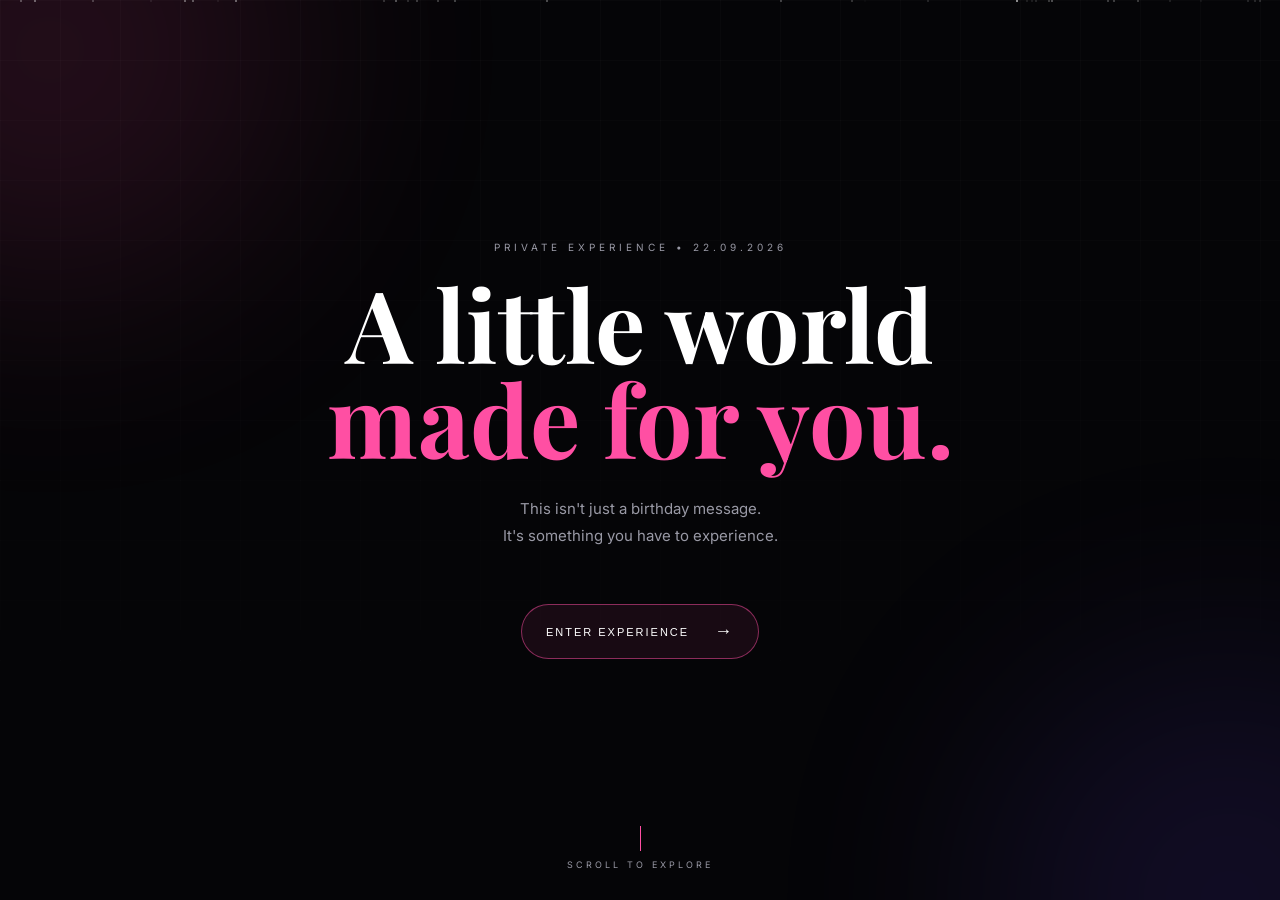
==== index (1).html @ be0ac6db "Add files via upload" ====
<!DOCTYPE html>
<html lang="en">
<head>
<meta charset="UTF-8">
<meta name="viewport" content="width=device-width, initial-scale=1.0">
<meta name="theme-color" content="#050507">
<title>NISHU — 22.09.2026</title>
<link rel="preconnect" href="https://fonts.googleapis.com">
<link rel="preconnect" href="https://fonts.gstatic.com" crossorigin>
<link href="https://fonts.googleapis.com/css2?family=Inter:wght@400;500;600;700&family=Playfair+Display:wght@600;700&display=swap" rel="stylesheet">
<link rel="stylesheet" href="style.css">
</head>
<body>
<div class="ambient ambient-1"></div><div class="ambient ambient-2"></div><div id="particles"></div>

<div id="loader" class="loader"><div class="loader-content"><div class="loader-ring"></div><p>SYSTEM ONLINE</p><span>Preparing something special...</span></div></div>

<main>
<section id="landing" class="screen active">
<p class="eyebrow">PRIVATE EXPERIENCE • 22.09.2026</p>
<h1>A little world<br><span>made for you.</span></h1>
<p class="hero-text">This isn't just a birthday message.<br>It's something you have to experience.</p>
<button class="primary-btn" onclick="showScreen('access')">ENTER EXPERIENCE <span>→</span></button>
<div class="scroll-hint"><span></span>SCROLL TO EXPLORE</div>
</section>

<section id="access" class="screen">
<div class="card access-card">
<div class="lock-icon">⌁</div><p class="eyebrow">RESTRICTED ACCESS</p><h2>Private Access</h2>
<p>This experience was created<br>for one person only.</p>
<input type="password" id="secretCode" placeholder="Enter secret code" maxlength="20" autocomplete="off" onkeydown="if(event.key==='Enter')unlock()">
<button class="primary-btn full-btn" onclick="unlock()">UNLOCK</button><p id="error" class="error-message"></p>
</div>
<button class="back-btn" onclick="showScreen('landing')">← Back</button>
</section>

<section id="welcome" class="screen">
<div class="welcome-content"><p class="eyebrow">ACCESS GRANTED ✓</p><p class="small-line">HEY,</p><h1 id="herName">NISHU</h1><div class="line"></div>
<p class="hero-text">I could have just sent you a message...<br>but you deserve something better than that.</p>
<button class="primary-btn" onclick="startExperience()">BEGIN <span>→</span></button></div>
</section>

<section id="countdown" class="screen">
<div class="section-number">01</div><p class="eyebrow">THE DAY IS COMING</p><h2 id="countdownTitle">Your day is almost here.</h2>
<div id="timer" class="timer"><div><strong id="days">00</strong><span>DAYS</span></div><div><strong id="hours">00</strong><span>HOURS</span></div><div><strong id="minutes">00</strong><span>MINUTES</span></div><div><strong id="seconds">00</strong><span>SECONDS</span></div></div>
<p id="birthdayStatus" class="muted-text"></p>
<button class="primary-btn" onclick="showScreen('memories')">CONTINUE <span>→</span></button>
</section>

<section id="memories" class="screen">
<div class="section-number">02</div><p class="eyebrow">OUR STORY</p><h2>Some moments<br><span>I never want to forget.</span></h2>
<div id="timeline" class="timeline"></div>
<button class="primary-btn" onclick="showScreen('game')">NEXT CHAPTER <span>→</span></button>
</section>

<section id="game" class="screen">
<div class="section-number">03</div><p class="eyebrow">A LITTLE TEST</p><h2>How well do<br><span>you know us?</span></h2>
<div class="quiz-card"><div class="quiz-progress"><span id="questionNumber">1</span> / <span id="totalQuestions">5</span></div>
<h3 id="question"></h3><div id="answers" class="answers"></div><p id="quizFeedback"></p></div>
</section>

<section id="ai" class="screen">
<div class="section-number">04</div><p class="eyebrow">PERSONAL AI</p><h2>Ask me<br><span>anything.</span></h2>
<div class="chat-window"><div class="chat-header"><div class="ai-avatar">♥</div><div><strong>Her Personal AI</strong><small>● Online</small></div></div>
<div id="chat" class="chat-messages"><div class="message ai-message">Ask me anything about your boyfriend.</div></div>
<div class="chat-input-area"><input type="text" id="chatInput" placeholder="Ask something..." onkeydown="if(event.key==='Enter')askAI()"><button onclick="askAI()">↑</button></div></div>
<button class="primary-btn" onclick="showScreen('hunt')">I'M DONE <span>→</span></button>
</section>

<section id="hunt" class="screen">
<div class="section-number">05</div><p class="eyebrow">FINAL MISSION</p><h2>There are<br><span>3 hidden messages.</span></h2><p class="hero-text">Find all three clues to unlock<br>your final surprise.</p>
<div class="hunt-card"><div id="clueNumber" class="clue-number">CLUE 01</div><h3 id="clueTitle">The Beginning</h3><p id="clueText"></p>
<input id="clueInput" placeholder="Enter your answer..." autocomplete="off" onkeydown="if(event.key==='Enter')checkClue()"><button class="primary-btn full-btn" onclick="checkClue()">SUBMIT CLUE</button><p id="clueFeedback"></p></div>
</section>

<section id="gift" class="screen">
<p class="eyebrow">MISSION COMPLETE ✓</p><h2>You've unlocked<br><span>your final gift.</span></h2>
<div id="giftBox" class="gift-box" onclick="openGift()"><div class="gift-lid"></div><div class="gift-body"></div><div class="gift-ribbon"></div></div><p id="giftHint">Tap the box.</p>
</section>

<section id="video" class="screen">
<p class="eyebrow">A MESSAGE FROM ME</p><h2>Something I couldn't<br>say with just text.</h2>
<div class="video-container"><video id="birthdayVideo" controls playsinline><source src="assets/video/birthday-message.mp4" type="video/mp4">Your browser does not support video.</video></div>
<button class="primary-btn" onclick="showScreen('final')">ONE LAST THING <span>→</span></button>
</section>

<section id="final" class="screen final-screen">
<div class="final-glow"></div><p class="eyebrow">22 • 09 • 2026</p><div class="heart">♥</div>
<h1>HAPPY<br><span>BIRTHDAY</span></h1><h2 id="finalName">NISHU</h2><div class="final-line"></div>
<p class="final-message">Distance couldn't stop me<br>from being part of your day.<br><br>Maybe I couldn't be there beside you,<br>but I hope this little world<br>reminds you how loved you are.</p>
<p class="signature">— <span id="yourName">JONA</span></p><div class="final-date">MADE WITH LOVE • 22.09.2026</div>
</section>
</main>

<audio id="music" loop preload="auto"><source src="assets/music/bg-music.mp3" type="audio/mpeg"></audio>
<script src="script.js"></script>
</body>
</html>
---- style.css ----
:root{--bg:#050507;--white:#fff;--muted:#9999a5;--accent:#ff4fa3;--border:rgba(255,255,255,.1);--glass:rgba(255,255,255,.045)}
*{margin:0;padding:0;box-sizing:border-box}html{scroll-behavior:smooth}body{min-height:100vh;background:var(--bg);color:var(--white);font-family:Inter,sans-serif;overflow-x:hidden}body:before{content:"";position:fixed;inset:0;pointer-events:none;background:linear-gradient(rgba(255,255,255,.02) 1px,transparent 1px),linear-gradient(90deg,rgba(255,255,255,.02) 1px,transparent 1px);background-size:60px 60px;mask-image:linear-gradient(to bottom,black,transparent)}
.ambient{position:fixed;width:500px;height:500px;border-radius:50%;filter:blur(120px);opacity:.12;pointer-events:none;z-index:-1}.ambient-1{background:var(--accent);top:-200px;left:-200px}.ambient-2{background:#714cff;bottom:-250px;right:-200px}
.particle{position:fixed;width:2px;height:2px;background:rgba(255,255,255,.5);border-radius:50%;pointer-events:none;animation:floatParticle linear infinite}@keyframes floatParticle{from{transform:translateY(100vh);opacity:0}10%{opacity:1}90%{opacity:1}to{transform:translateY(-10vh);opacity:0}}
.loader{position:fixed;inset:0;z-index:9999;background:var(--bg);display:flex;align-items:center;justify-content:center;transition:.8s}.loader.hide{opacity:0;visibility:hidden}.loader-content{text-align:center}.loader-ring{width:45px;height:45px;border:2px solid rgba(255,255,255,.1);border-top-color:var(--accent);border-radius:50%;margin:auto auto 20px;animation:spin 1s linear infinite}@keyframes spin{to{transform:rotate(360deg)}}.loader p{font-size:12px;letter-spacing:4px}.loader span{display:block;margin-top:8px;color:var(--muted);font-size:12px}
.screen{min-height:100vh;width:100%;display:none;flex-direction:column;align-items:center;justify-content:center;text-align:center;padding:70px 24px;position:relative;animation:screenIn .7s ease}.screen.active{display:flex}@keyframes screenIn{from{opacity:0;transform:translateY(20px)}to{opacity:1;transform:translateY(0)}}
.eyebrow{font-size:10px;letter-spacing:4px;color:var(--muted);margin-bottom:22px;text-transform:uppercase}h1,h2{font-family:"Playfair Display",serif;font-weight:700}h1{font-size:clamp(48px,9vw,100px);line-height:.95}h2{font-size:clamp(40px,7vw,70px);line-height:1}h1 span,h2 span{color:var(--accent)}.hero-text{color:var(--muted);line-height:1.8;font-size:15px;margin:30px 0}.small-line{font-size:13px;letter-spacing:5px;color:var(--muted);margin-bottom:10px}.section-number{position:absolute;top:40px;right:40px;font-size:11px;letter-spacing:3px;color:var(--muted)}
.primary-btn{display:flex;align-items:center;gap:25px;border:1px solid rgba(255,79,163,.5);background:rgba(255,79,163,.08);color:white;padding:16px 24px;border-radius:50px;font-size:11px;letter-spacing:2px;cursor:pointer;transition:.3s;margin-top:25px}.primary-btn:hover{background:var(--accent);border-color:var(--accent);transform:translateY(-3px);box-shadow:0 10px 40px rgba(255,79,163,.25)}.primary-btn span:last-child{font-size:18px}.full-btn{width:100%;justify-content:center}.back-btn{margin-top:25px;background:none;border:none;color:var(--muted);cursor:pointer}
.scroll-hint{position:absolute;bottom:30px;font-size:9px;letter-spacing:3px;color:var(--muted)}.scroll-hint span{display:block;width:1px;height:25px;background:var(--accent);margin:0 auto 8px}
.card{background:var(--glass);border:1px solid var(--border);backdrop-filter:blur(20px);border-radius:25px;padding:45px;box-shadow:0 20px 80px rgba(0,0,0,.5)}.access-card{width:min(420px,100%)}.lock-icon{font-size:35px;color:var(--accent);margin-bottom:20px}.access-card h2{font-size:45px}.access-card>p:not(.eyebrow){color:var(--muted);font-size:13px;line-height:1.7;margin:15px 0 25px}
input{font:inherit}.access-card input,.hunt-card input{width:100%;background:rgba(255,255,255,.04);border:1px solid var(--border);color:white;padding:16px;border-radius:12px;outline:none;text-align:center;transition:.3s}.access-card input:focus,.hunt-card input:focus{border-color:var(--accent)}.error-message{color:#ff6b91!important;min-height:18px}
.welcome-content{max-width:850px}.welcome-content h1{font-size:clamp(60px,12vw,130px)}.line{width:60px;height:1px;background:var(--accent);margin:35px auto}
.timer{display:flex;gap:clamp(15px,4vw,45px);margin:55px 0}.timer div{min-width:80px}.timer strong{display:block;font-size:clamp(40px,7vw,75px);font-weight:500}.timer span{font-size:9px;letter-spacing:2px;color:var(--muted)}.muted-text{color:var(--muted);font-size:12px}
.timeline{width:min(700px,100%);margin:50px 0;text-align:left;position:relative}.timeline:before{content:"";position:absolute;left:10px;top:0;bottom:0;width:1px;background:linear-gradient(var(--accent),transparent)}.memory{position:relative;padding-left:45px;margin-bottom:55px}.memory:before{content:"";position:absolute;left:5px;top:5px;width:11px;height:11px;border-radius:50%;background:var(--accent);box-shadow:0 0 20px var(--accent)}.memory-year{color:var(--accent);font-size:10px;letter-spacing:3px}.memory h3{margin:8px 0;font-family:"Playfair Display",serif;font-size:25px}.memory p{color:var(--muted);font-size:13px;line-height:1.7}.memory img{width:100%;max-height:350px;object-fit:cover;border-radius:15px;margin-top:15px;border:1px solid var(--border)}
.quiz-card{width:min(600px,100%);margin-top:45px;padding:35px;background:var(--glass);border:1px solid var(--border);border-radius:25px}.quiz-progress{color:var(--accent);font-size:11px;letter-spacing:2px;margin-bottom:25px}.quiz-card h3{font-size:20px;line-height:1.5;margin-bottom:25px}.answers{display:grid;gap:10px}.answer-btn{width:100%;padding:15px;border:1px solid var(--border);background:rgba(255,255,255,.03);color:white;border-radius:12px;cursor:pointer;text-align:left;transition:.3s}.answer-btn:hover{border-color:var(--accent);transform:translateX(4px)}.answer-btn.correct{background:rgba(50,220,130,.15);border-color:#32dc82}.answer-btn.wrong{background:rgba(255,60,90,.15);border-color:#ff3c5a}#quizFeedback{margin-top:20px;min-height:20px;color:var(--muted);font-size:12px}
.chat-window{width:min(600px,100%);height:450px;margin:35px 0;border:1px solid var(--border);border-radius:20px;overflow:hidden;background:rgba(255,255,255,.03);display:flex;flex-direction:column;text-align:left}.chat-header{padding:18px;border-bottom:1px solid var(--border);display:flex;gap:12px;align-items:center}.ai-avatar{width:35px;height:35px;display:grid;place-items:center;border-radius:50%;background:rgba(255,79,163,.15);color:var(--accent)}.chat-header strong{display:block;font-size:12px}.chat-header small{color:#5bd98b;font-size:9px}.chat-messages{flex:1;padding:20px;overflow-y:auto}.message{max-width:80%;padding:12px 15px;border-radius:15px;margin-bottom:10px;font-size:12px;line-height:1.6}.ai-message{background:rgba(255,255,255,.07)}.user-message{background:var(--accent);margin-left:auto}.chat-input-area{display:flex;padding:12px;border-top:1px solid var(--border)}.chat-input-area input{flex:1;border:none;background:none;color:white;outline:none;padding:10px}.chat-input-area button{width:40px;height:40px;border-radius:50%;border:none;background:var(--accent);color:white;cursor:pointer}
.hunt-card{width:min(500px,100%);margin-top:40px;padding:35px;background:var(--glass);border:1px solid var(--border);border-radius:25px}.clue-number{color:var(--accent);font-size:10px;letter-spacing:3px;margin-bottom:15px}.hunt-card h3{font-family:"Playfair Display",serif;font-size:30px;margin-bottom:15px}.hunt-card p{color:var(--muted);font-size:13px;line-height:1.7;margin-bottom:25px}#clueFeedback{min-height:20px;margin:15px 0 0}
.gift-box{width:150px;height:140px;margin:60px 0 25px;position:relative;cursor:pointer;transition:.4s}.gift-box:hover{transform:translateY(-10px) rotate(2deg)}.gift-body{position:absolute;width:120px;height:100px;bottom:0;left:15px;background:linear-gradient(135deg,#ff4fa3,#b32670);border-radius:8px}.gift-lid{position:absolute;width:140px;height:30px;left:5px;top:25px;background:var(--accent);border-radius:7px;z-index:2}.gift-ribbon{position:absolute;width:20px;height:120px;left:65px;top:20px;background:#ffd4e8;opacity:.8;z-index:3}.gift-box.opened{animation:giftOpen 1s ease forwards}@keyframes giftOpen{50%{transform:translateY(-40px) scale(1.15)}100%{opacity:0;transform:translateY(-100px) scale(1.3)}}
.video-container{width:min(800px,100%);margin:35px 0;border-radius:20px;overflow:hidden;border:1px solid var(--border);box-shadow:0 20px 80px rgba(0,0,0,.5)}.video-container video{display:block;width:100%}
.final-screen{overflow:hidden}.final-glow{position:absolute;width:500px;height:500px;background:var(--accent);filter:blur(180px);opacity:.1;pointer-events:none}.heart{font-size:35px;color:var(--accent);margin:30px 0;animation:heartbeat 1.5s infinite}@keyframes heartbeat{0%,100%{transform:scale(1)}50%{transform:scale(1.2)}}.final-screen h1{font-size:clamp(60px,13vw,140px)}.final-screen h2{font-family:Inter,sans-serif;font-size:14px;letter-spacing:5px;margin-top:20px}.final-line{width:50px;height:1px;background:var(--accent);margin:30px auto}.final-message{color:var(--muted);font-size:14px;line-height:2}.signature{margin-top:35px;font-family:"Playfair Display",serif;font-size:22px}.signature span{color:var(--accent)}.final-date{margin-top:80px;color:#555;font-size:8px;letter-spacing:3px}
@media(max-width:600px){.screen{padding:60px 20px}h1{font-size:52px}h2{font-size:42px}.section-number{top:20px;right:20px}.timer{gap:12px}.timer div{min-width:60px}.timer strong{font-size:32px}.timer span{font-size:7px}.card,.quiz-card,.hunt-card{padding:25px 20px}.chat-window{height:430px}}
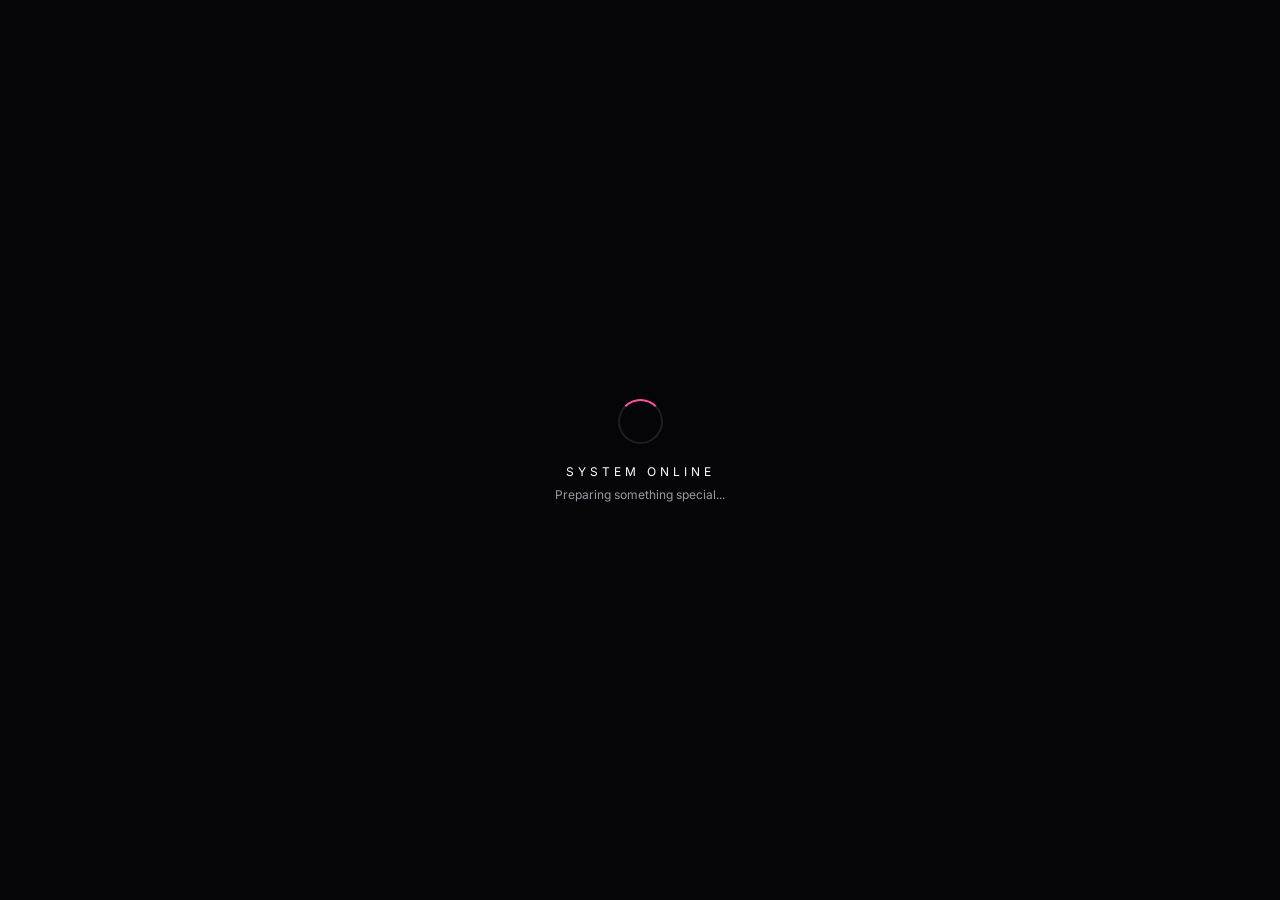
==== commit 3689aeed: "Add files via upload" ====
--- a/index (1).html
+++ b/index (1).html
@@ -2,7 +2,7 @@
 <html lang="en">
 <head>
 <meta charset="UTF-8">
-<meta name="viewport" content="width=device-width, initial-scale=1.0">
+<meta name="viewport" content="width=device-width, initial-scale=1.0, viewport-fit=cover">
 <meta name="theme-color" content="#050507">
 <title>NISHU — 22.09.2026</title>
 <link rel="preconnect" href="https://fonts.googleapis.com">
@@ -40,10 +40,13 @@
 <button class="primary-btn" onclick="startExperience()">BEGIN <span>→</span></button></div>
 </section>
 
-<section id="countdown" class="screen">
-<div class="section-number">01</div><p class="eyebrow">THE DAY IS COMING</p><h2 id="countdownTitle">Your day is almost here.</h2>
-<div id="timer" class="timer"><div><strong id="days">00</strong><span>DAYS</span></div><div><strong id="hours">00</strong><span>HOURS</span></div><div><strong id="minutes">00</strong><span>MINUTES</span></div><div><strong id="seconds">00</strong><span>SECONDS</span></div></div>
-<p id="birthdayStatus" class="muted-text"></p>
+<section id="message" class="screen">
+<div class="section-number">01</div><p class="eyebrow">A FEW WORDS</p><h2>Before anything<br><span>else...</span></h2>
+<p class="hero-text">Happy Birthday, my love.<br>
+Every day with you feels like a gift,<br>
+and today the world gets to celebrate<br>
+what I already know every single day —<br>
+that you're the best thing that ever happened to me.</p>
 <button class="primary-btn" onclick="showScreen('memories')">CONTINUE <span>→</span></button>
 </section>
 
@@ -59,20 +62,6 @@
 <h3 id="question"></h3><div id="answers" class="answers"></div><p id="quizFeedback"></p></div>
 </section>
 
-<section id="ai" class="screen">
-<div class="section-number">04</div><p class="eyebrow">PERSONAL AI</p><h2>Ask me<br><span>anything.</span></h2>
-<div class="chat-window"><div class="chat-header"><div class="ai-avatar">♥</div><div><strong>Her Personal AI</strong><small>● Online</small></div></div>
-<div id="chat" class="chat-messages"><div class="message ai-message">Ask me anything about your boyfriend.</div></div>
-<div class="chat-input-area"><input type="text" id="chatInput" placeholder="Ask something..." onkeydown="if(event.key==='Enter')askAI()"><button onclick="askAI()">↑</button></div></div>
-<button class="primary-btn" onclick="showScreen('hunt')">I'M DONE <span>→</span></button>
-</section>
-
-<section id="hunt" class="screen">
-<div class="section-number">05</div><p class="eyebrow">FINAL MISSION</p><h2>There are<br><span>3 hidden messages.</span></h2><p class="hero-text">Find all three clues to unlock<br>your final surprise.</p>
-<div class="hunt-card"><div id="clueNumber" class="clue-number">CLUE 01</div><h3 id="clueTitle">The Beginning</h3><p id="clueText"></p>
-<input id="clueInput" placeholder="Enter your answer..." autocomplete="off" onkeydown="if(event.key==='Enter')checkClue()"><button class="primary-btn full-btn" onclick="checkClue()">SUBMIT CLUE</button><p id="clueFeedback"></p></div>
-</section>
-
 <section id="gift" class="screen">
 <p class="eyebrow">MISSION COMPLETE ✓</p><h2>You've unlocked<br><span>your final gift.</span></h2>
 <div id="giftBox" class="gift-box" onclick="openGift()"><div class="gift-lid"></div><div class="gift-body"></div><div class="gift-ribbon"></div></div><p id="giftHint">Tap the box.</p>
@@ -80,7 +69,7 @@
 
 <section id="video" class="screen">
 <p class="eyebrow">A MESSAGE FROM ME</p><h2>Something I couldn't<br>say with just text.</h2>
-<div class="video-container"><video id="birthdayVideo" controls playsinline><source src="assets/video/birthday-message.mp4" type="video/mp4">Your browser does not support video.</video></div>
+<div class="video-container"><video id="birthdayVideo" controls playsinline preload="metadata"><source src="assets/video/birthday-message.mp4" type="video/mp4">Your browser does not support video.</video></div>
 <button class="primary-btn" onclick="showScreen('final')">ONE LAST THING <span>→</span></button>
 </section>
 
@@ -95,4 +84,4 @@
 <audio id="music" loop preload="auto"><source src="assets/music/bg-music.mp3" type="audio/mpeg"></audio>
 <script src="script.js"></script>
 </body>
-</html>+</html>
--- a/style.css
+++ b/style.css
@@ -1,11 +1,11 @@
 :root{--bg:#050507;--white:#fff;--muted:#9999a5;--accent:#ff4fa3;--border:rgba(255,255,255,.1);--glass:rgba(255,255,255,.045)}
-*{margin:0;padding:0;box-sizing:border-box}html{scroll-behavior:smooth}body{min-height:100vh;background:var(--bg);color:var(--white);font-family:Inter,sans-serif;overflow-x:hidden}body:before{content:"";position:fixed;inset:0;pointer-events:none;background:linear-gradient(rgba(255,255,255,.02) 1px,transparent 1px),linear-gradient(90deg,rgba(255,255,255,.02) 1px,transparent 1px);background-size:60px 60px;mask-image:linear-gradient(to bottom,black,transparent)}
+*{margin:0;padding:0;box-sizing:border-box}html{scroll-behavior:smooth}body{min-height:100vh;background:var(--bg);color:var(--white);font-family:Inter,sans-serif;overflow-x:hidden;padding-top:env(safe-area-inset-top,0px);padding-bottom:env(safe-area-inset-bottom,0px)}body:before{content:"";position:fixed;inset:0;pointer-events:none;background:linear-gradient(rgba(255,255,255,.02) 1px,transparent 1px),linear-gradient(90deg,rgba(255,255,255,.02) 1px,transparent 1px);background-size:60px 60px;mask-image:linear-gradient(to bottom,black,transparent)}
 .ambient{position:fixed;width:500px;height:500px;border-radius:50%;filter:blur(120px);opacity:.12;pointer-events:none;z-index:-1}.ambient-1{background:var(--accent);top:-200px;left:-200px}.ambient-2{background:#714cff;bottom:-250px;right:-200px}
 .particle{position:fixed;width:2px;height:2px;background:rgba(255,255,255,.5);border-radius:50%;pointer-events:none;animation:floatParticle linear infinite}@keyframes floatParticle{from{transform:translateY(100vh);opacity:0}10%{opacity:1}90%{opacity:1}to{transform:translateY(-10vh);opacity:0}}
 .loader{position:fixed;inset:0;z-index:9999;background:var(--bg);display:flex;align-items:center;justify-content:center;transition:.8s}.loader.hide{opacity:0;visibility:hidden}.loader-content{text-align:center}.loader-ring{width:45px;height:45px;border:2px solid rgba(255,255,255,.1);border-top-color:var(--accent);border-radius:50%;margin:auto auto 20px;animation:spin 1s linear infinite}@keyframes spin{to{transform:rotate(360deg)}}.loader p{font-size:12px;letter-spacing:4px}.loader span{display:block;margin-top:8px;color:var(--muted);font-size:12px}
 .screen{min-height:100vh;width:100%;display:none;flex-direction:column;align-items:center;justify-content:center;text-align:center;padding:70px 24px;position:relative;animation:screenIn .7s ease}.screen.active{display:flex}@keyframes screenIn{from{opacity:0;transform:translateY(20px)}to{opacity:1;transform:translateY(0)}}
 .eyebrow{font-size:10px;letter-spacing:4px;color:var(--muted);margin-bottom:22px;text-transform:uppercase}h1,h2{font-family:"Playfair Display",serif;font-weight:700}h1{font-size:clamp(48px,9vw,100px);line-height:.95}h2{font-size:clamp(40px,7vw,70px);line-height:1}h1 span,h2 span{color:var(--accent)}.hero-text{color:var(--muted);line-height:1.8;font-size:15px;margin:30px 0}.small-line{font-size:13px;letter-spacing:5px;color:var(--muted);margin-bottom:10px}.section-number{position:absolute;top:40px;right:40px;font-size:11px;letter-spacing:3px;color:var(--muted)}
-.primary-btn{display:flex;align-items:center;gap:25px;border:1px solid rgba(255,79,163,.5);background:rgba(255,79,163,.08);color:white;padding:16px 24px;border-radius:50px;font-size:11px;letter-spacing:2px;cursor:pointer;transition:.3s;margin-top:25px}.primary-btn:hover{background:var(--accent);border-color:var(--accent);transform:translateY(-3px);box-shadow:0 10px 40px rgba(255,79,163,.25)}.primary-btn span:last-child{font-size:18px}.full-btn{width:100%;justify-content:center}.back-btn{margin-top:25px;background:none;border:none;color:var(--muted);cursor:pointer}
+.primary-btn{display:flex;align-items:center;gap:25px;border:1px solid rgba(255,79,163,.5);background:rgba(255,79,163,.08);color:white;padding:16px 24px;border-radius:50px;font-size:11px;letter-spacing:2px;cursor:pointer;transition:.3s;margin-top:25px;min-height:48px}.primary-btn:hover{background:var(--accent);border-color:var(--accent);transform:translateY(-3px);box-shadow:0 10px 40px rgba(255,79,163,.25)}.primary-btn span:last-child{font-size:18px}.full-btn{width:100%;justify-content:center}.back-btn{margin-top:25px;background:none;border:none;color:var(--muted);cursor:pointer}
 .scroll-hint{position:absolute;bottom:30px;font-size:9px;letter-spacing:3px;color:var(--muted)}.scroll-hint span{display:block;width:1px;height:25px;background:var(--accent);margin:0 auto 8px}
 .card{background:var(--glass);border:1px solid var(--border);backdrop-filter:blur(20px);border-radius:25px;padding:45px;box-shadow:0 20px 80px rgba(0,0,0,.5)}.access-card{width:min(420px,100%)}.lock-icon{font-size:35px;color:var(--accent);margin-bottom:20px}.access-card h2{font-size:45px}.access-card>p:not(.eyebrow){color:var(--muted);font-size:13px;line-height:1.7;margin:15px 0 25px}
 input{font:inherit}.access-card input,.hunt-card input{width:100%;background:rgba(255,255,255,.04);border:1px solid var(--border);color:white;padding:16px;border-radius:12px;outline:none;text-align:center;transition:.3s}.access-card input:focus,.hunt-card input:focus{border-color:var(--accent)}.error-message{color:#ff6b91!important;min-height:18px}
@@ -18,4 +18,4 @@
 .gift-box{width:150px;height:140px;margin:60px 0 25px;position:relative;cursor:pointer;transition:.4s}.gift-box:hover{transform:translateY(-10px) rotate(2deg)}.gift-body{position:absolute;width:120px;height:100px;bottom:0;left:15px;background:linear-gradient(135deg,#ff4fa3,#b32670);border-radius:8px}.gift-lid{position:absolute;width:140px;height:30px;left:5px;top:25px;background:var(--accent);border-radius:7px;z-index:2}.gift-ribbon{position:absolute;width:20px;height:120px;left:65px;top:20px;background:#ffd4e8;opacity:.8;z-index:3}.gift-box.opened{animation:giftOpen 1s ease forwards}@keyframes giftOpen{50%{transform:translateY(-40px) scale(1.15)}100%{opacity:0;transform:translateY(-100px) scale(1.3)}}
 .video-container{width:min(800px,100%);margin:35px 0;border-radius:20px;overflow:hidden;border:1px solid var(--border);box-shadow:0 20px 80px rgba(0,0,0,.5)}.video-container video{display:block;width:100%}
 .final-screen{overflow:hidden}.final-glow{position:absolute;width:500px;height:500px;background:var(--accent);filter:blur(180px);opacity:.1;pointer-events:none}.heart{font-size:35px;color:var(--accent);margin:30px 0;animation:heartbeat 1.5s infinite}@keyframes heartbeat{0%,100%{transform:scale(1)}50%{transform:scale(1.2)}}.final-screen h1{font-size:clamp(60px,13vw,140px)}.final-screen h2{font-family:Inter,sans-serif;font-size:14px;letter-spacing:5px;margin-top:20px}.final-line{width:50px;height:1px;background:var(--accent);margin:30px auto}.final-message{color:var(--muted);font-size:14px;line-height:2}.signature{margin-top:35px;font-family:"Playfair Display",serif;font-size:22px}.signature span{color:var(--accent)}.final-date{margin-top:80px;color:#555;font-size:8px;letter-spacing:3px}
-@media(max-width:600px){.screen{padding:60px 20px}h1{font-size:52px}h2{font-size:42px}.section-number{top:20px;right:20px}.timer{gap:12px}.timer div{min-width:60px}.timer strong{font-size:32px}.timer span{font-size:7px}.card,.quiz-card,.hunt-card{padding:25px 20px}.chat-window{height:430px}}
+@media(max-width:600px){.screen{padding:60px 20px}h1{font-size:52px}h2{font-size:42px}.section-number{top:20px;right:20px}.timer{gap:12px}.timer div{min-width:60px}.timer strong{font-size:32px}.timer span{font-size:7px}.card,.quiz-card,.hunt-card{padding:25px 20px}.chat-window{height:430px}.primary-btn{padding:14px 20px;gap:15px}input,.answer-btn,.access-card input{font-size:16px}}
